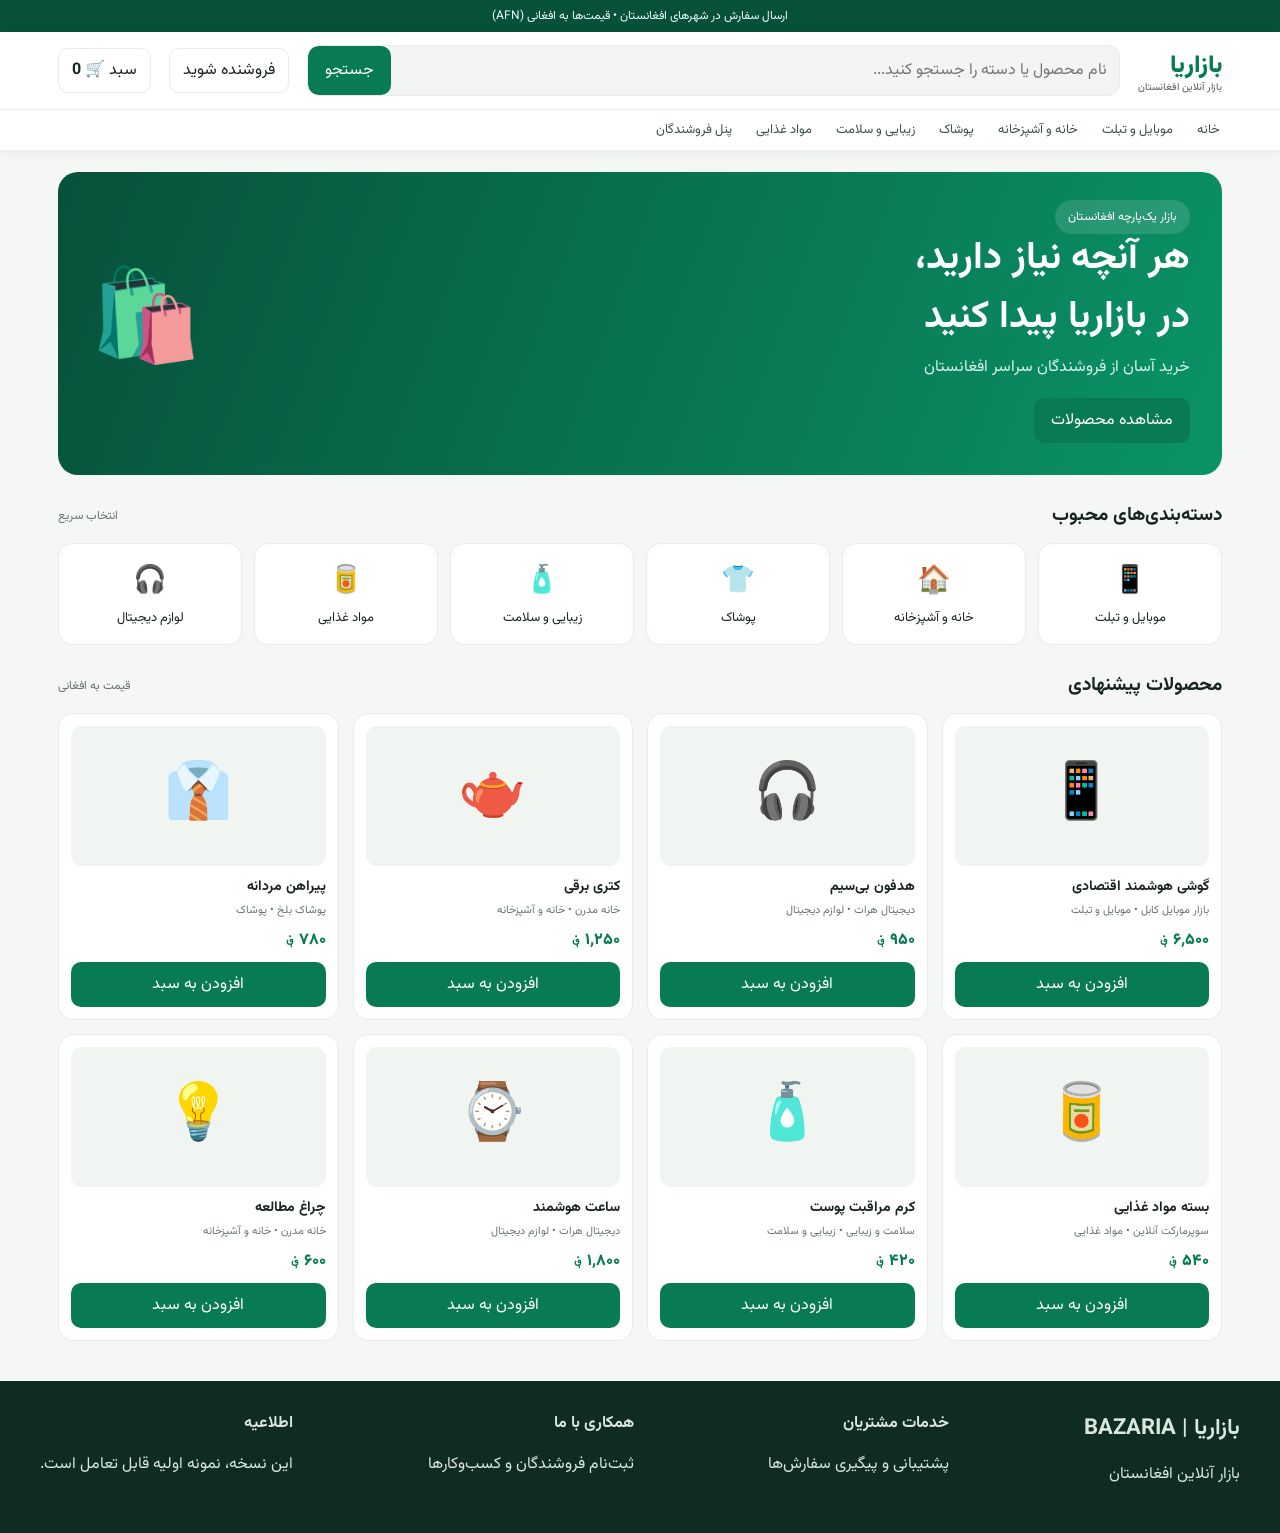
==== bazaria/index.html @ 622ddae5 "Add BAZARIA Afghanistan marketplace prototype" ====
<!doctype html>
<html lang="fa" dir="rtl">
<head>
<meta charset="utf-8"><meta name="viewport" content="width=device-width,initial-scale=1">
<meta name="theme-color" content="#087b55"><title>بازاریا | بازار آنلاین افغانستان</title>
<style>
@import url('https://fonts.googleapis.com/css2?family=Vazirmatn:wght@400;500;600;700;800&display=swap');
:root{--green:#087b55;--dark:#07513b;--orange:#f59e0b;--ink:#18251f;--muted:#68756e;--line:#e7ece8;--bg:#f5f7f5;--white:#fff}
*{box-sizing:border-box}body{margin:0;background:var(--bg);color:var(--ink);font-family:Vazirmatn,Tahoma,sans-serif}button,input,select{font:inherit}button{cursor:pointer}.top{background:var(--dark);color:#eafff5;text-align:center;padding:7px;font-size:12px}.head{background:white;position:sticky;top:0;z-index:5;box-shadow:0 2px 12px #102a1a0d}.headin{max-width:1200px;margin:auto;padding:13px 18px;display:flex;align-items:center;gap:18px}.logo{font-size:24px;font-weight:900;color:var(--green);white-space:nowrap}.logo small{display:block;font-size:10px;color:var(--muted);font-weight:500;margin-top:-5px}.search{flex:1;display:flex;background:#f2f5f3;border:1px solid var(--line);border-radius:12px;overflow:hidden}.search input{border:0;background:transparent;padding:12px;outline:0;width:100%;color:var(--ink)}.search button,.primary{background:var(--green);color:white;border:0;padding:10px 17px;border-radius:10px}.headbtn{border:1px solid var(--line);background:white;padding:9px 13px;border-radius:10px;color:var(--ink)}.nav{border-top:1px solid var(--line);display:flex;gap:24px;padding:10px max(18px,calc((100% - 1160px)/2));overflow:auto;white-space:nowrap;font-size:13px}.nav a{color:#405148;text-decoration:none;cursor:pointer}.wrap{max-width:1200px;margin:22px auto;padding:0 18px}.hero{background:linear-gradient(110deg,#07513b,#0a9366);border-radius:20px;color:white;padding:32px;display:flex;align-items:center;justify-content:space-between;min-height:210px;overflow:hidden}.hero h1{font-size:clamp(23px,4vw,38px);margin:0 0 8px}.hero p{color:#d8f6e8;margin:0 0 18px}.hero .tag{background:#ffffff20;padding:8px 13px;border-radius:30px;font-size:12px}.heroart{font-size:90px;opacity:.95}.sectionhead{display:flex;justify-content:space-between;align-items:center;margin:26px 0 13px}.sectionhead h2{font-size:19px;margin:0}.muted{color:var(--muted);font-size:12px}.cats{display:grid;grid-template-columns:repeat(6,1fr);gap:12px}.cat{background:white;border:1px solid var(--line);border-radius:14px;text-align:center;padding:16px 8px;font-size:13px}.cat b{display:block;font-size:27px;margin-bottom:5px}.products{display:grid;grid-template-columns:repeat(4,1fr);gap:14px}.product{background:white;border:1px solid var(--line);border-radius:15px;padding:12px;display:flex;flex-direction:column;min-width:0}.pic{height:140px;background:#f0f5f1;border-radius:11px;display:grid;place-items:center;font-size:55px}.product h3{font-size:14px;margin:10px 0 4px}.product .shop{font-size:11px;color:var(--muted)}.price{font-weight:800;color:var(--green);margin:9px 0}.product button{width:100%;margin-top:auto}.row{display:flex;gap:8px;align-items:center}.row>*{min-width:0}.panel{background:white;border:1px solid var(--line);border-radius:15px;padding:17px;margin-bottom:14px}.grid2{display:grid;grid-template-columns:1fr 1fr;gap:12px}.field{width:100%;border:1px solid var(--line);border-radius:9px;padding:11px;background:white;margin:5px 0 12px}.pill{font-size:11px;background:#e7f6ee;color:var(--green);padding:4px 8px;border-radius:20px}.foot{margin-top:40px;background:#102b21;color:#d8e8df;padding:30px 18px}.footin{max-width:1200px;margin:auto;display:flex;justify-content:space-between;gap:20px;flex-wrap:wrap}.hide{display:none!important}.cartline{display:flex;justify-content:space-between;gap:10px;border-bottom:1px solid var(--line);padding:10px 0}.toast{position:fixed;bottom:20px;left:20px;background:#173e2e;color:white;padding:12px 18px;border-radius:10px;z-index:20;box-shadow:0 5px 25px #0002}
@media(max-width:800px){.headin{gap:9px;flex-wrap:wrap}.logo{font-size:21px}.search{order:3;flex-basis:100%}.nav{gap:17px}.hero{padding:23px}.heroart{font-size:65px}.cats{grid-template-columns:repeat(3,1fr)}.products{grid-template-columns:repeat(2,1fr)}.pic{height:115px}.grid2{grid-template-columns:1fr}}
@media(max-width:390px){.headbtn{padding:8px;font-size:12px}.wrap{padding:0 11px}.products{gap:9px}.product{padding:8px}}
</style></head>
<body>
<div class="top">ارسال سفارش در شهرهای افغانستان • قیمت‌ها به افغانی (AFN)</div>
<header class="head"><div class="headin">
<div class="logo">بازاریا<small>بازار آنلاین افغانستان</small></div>
<div class="search"><input id="q" placeholder="نام محصول یا دسته را جستجو کنید..."><button onclick="render()">جستجو</button></div>
<button class="headbtn" onclick="show('seller')">فروشنده شوید</button><button class="headbtn" onclick="show('cart')">سبد 🛒 <b id="cartCount">0</b></button>
</div><nav class="nav"><a onclick="show('home')">خانه</a><a onclick="filterCat('موبایل و تبلت')">موبایل و تبلت</a><a onclick="filterCat('خانه و آشپزخانه')">خانه و آشپزخانه</a><a onclick="filterCat('پوشاک')">پوشاک</a><a onclick="filterCat('زیبایی و سلامت')">زیبایی و سلامت</a><a onclick="filterCat('مواد غذایی')">مواد غذایی</a><a onclick="show('seller')">پنل فروشندگان</a></nav></header>
<main class="wrap">
<section id="home">
<div class="hero"><div><span class="tag">بازار یک‌پارچه افغانستان</span><h1>هر آنچه نیاز دارید،<br>در بازاریا پیدا کنید</h1><p>خرید آسان از فروشندگان سراسر افغانستان</p><button class="primary" onclick="document.getElementById('productsArea').scrollIntoView({behavior:'smooth'})">مشاهده محصولات</button></div><div class="heroart">🛍️</div></div>
<div class="sectionhead"><h2>دسته‌بندی‌های محبوب</h2><span class="muted">انتخاب سریع</span></div>
<div class="cats"><div class="cat" onclick="filterCat('موبایل و تبلت')"><b>📱</b>موبایل و تبلت</div><div class="cat" onclick="filterCat('خانه و آشپزخانه')"><b>🏠</b>خانه و آشپزخانه</div><div class="cat" onclick="filterCat('پوشاک')"><b>👕</b>پوشاک</div><div class="cat" onclick="filterCat('زیبایی و سلامت')"><b>🧴</b>زیبایی و سلامت</div><div class="cat" onclick="filterCat('مواد غذایی')"><b>🥫</b>مواد غذایی</div><div class="cat" onclick="filterCat('لوازم دیجیتال')"><b>🎧</b>لوازم دیجیتال</div></div>
<div class="sectionhead" id="productsArea"><h2 id="productTitle">محصولات پیشنهادی</h2><span class="muted">قیمت به افغانی</span></div><div class="products" id="products"></div>
</section>
<section id="cart" class="hide"><div class="sectionhead"><h2>سبد خرید شما</h2><button class="headbtn" onclick="show('home')">ادامه خرید</button></div><div class="panel" id="cartItems"></div><div class="panel"><h3>اطلاعات تحویل</h3><div class="grid2"><label>نام کامل<input class="field" id="buyer" placeholder="نام شما"></label><label>شماره تماس<input class="field" id="phone" placeholder="07xxxxxxxx"></label><label>ولایت<select class="field" id="province"><option>کابل</option><option>هرات</option><option>بلخ</option><option>قندهار</option><option>ننگرهار</option><option>غزنی</option><option>ولایت دیگر</option></select></label><label>آدرس دقیق<input class="field" id="address" placeholder="ناحیه، کوچه، نشانی"></label></div><p class="muted">روش پرداخت نسخه آزمایشی: پرداخت نقدی هنگام تحویل (COD)</p><button class="primary" onclick="checkout()">ثبت سفارش</button></div></section>
<section id="seller" class="hide"><div class="sectionhead"><h2>مرکز فروشندگان بازاریا</h2><span class="pill">نسخه نمایشی محلی</span></div><div class="panel"><h3>ثبت درخواست فروشندگی</h3><p class="muted">اطلاعات فروشگاه خود را وارد کنید. درخواست در همین مرورگر ذخیره می‌شود.</p><div class="grid2"><label>نام فروشگاه<input class="field" id="sname"></label><label>نام مسئول<input class="field" id="sowner"></label><label>شماره تماس<input class="field" id="sphone"></label><label>ولایت<select class="field" id="scity"><option>کابل</option><option>هرات</option><option>بلخ</option><option>قندهار</option><option>ننگرهار</option><option>ولایت دیگر</option></select></label></div><button class="primary" onclick="applySeller()">ارسال درخواست</button></div>
<div class="panel"><h3>افزودن محصول آزمایشی</h3><p class="muted">برای نمایش جریان کار فروشنده؛ این فرم هنوز به حساب کاربری امن و سرور متصل نیست.</p><div class="grid2"><label>نام محصول<input class="field" id="pname"></label><label>قیمت (AFN)<input class="field" type="number" id="pprice"></label><label>دسته‌بندی<select class="field" id="pcat"><option>موبایل و تبلت</option><option>خانه و آشپزخانه</option><option>پوشاک</option><option>زیبایی و سلامت</option><option>مواد غذایی</option><option>لوازم دیجیتال</option></select></label><label>نام فروشگاه<input class="field" id="pstore" value="فروشگاه نمونه"></label></div><button class="primary" onclick="addProduct()">افزودن به فهرست محلی</button></div></section>
<section id="orders" class="hide"><h2>سفارش‌های ثبت‌شده در این دستگاه</h2><div class="panel" id="ordersList"></div></section>
</main>
<footer class="foot"><div class="footin"><div><b style="font-size:22px">بازاریا | BAZARIA</b><p>بازار آنلاین افغانستان</p></div><div><b>خدمات مشتریان</b><p>پشتیبانی و پیگیری سفارش‌ها</p></div><div><b>همکاری با ما</b><p>ثبت‌نام فروشندگان و کسب‌وکارها</p></div><div><b>اطلاعیه</b><p>این نسخه، نمونه اولیه قابل تعامل است.</p></div></div></footer>
<div id="toast" class="toast hide"></div>
<script>
const seed=[
{id:1,n:'گوشی هوشمند اقتصادی',c:'موبایل و تبلت',p:6500,s:'بازار موبایل کابل',e:'📱'},
{id:2,n:'هدفون بی‌سیم',c:'لوازم دیجیتال',p:950,s:'دیجیتال هرات',e:'🎧'},
{id:3,n:'کتری برقی',c:'خانه و آشپزخانه',p:1250,s:'خانه مدرن',e:'🫖'},
{id:4,n:'پیراهن مردانه',c:'پوشاک',p:780,s:'پوشاک بلخ',e:'👔'},
{id:5,n:'بسته مواد غذایی',c:'مواد غذایی',p:540,s:'سوپرمارکت آنلاین',e:'🥫'},
{id:6,n:'کرم مراقبت پوست',c:'زیبایی و سلامت',p:420,s:'سلامت و زیبایی',e:'🧴'},
{id:7,n:'ساعت هوشمند',c:'لوازم دیجیتال',p:1800,s:'دیجیتال هرات',e:'⌚'},
{id:8,n:'چراغ مطالعه',c:'خانه و آشپزخانه',p:600,s:'خانه مدرن',e:'💡'}
];
let products=JSON.parse(localStorage.getItem('bazaria_products')||'null')||seed;
let cart=JSON.parse(localStorage.getItem('bazaria_cart')||'[]');
let orders=JSON.parse(localStorage.getItem('bazaria_orders')||'[]');
function save(){localStorage.setItem('bazaria_products',JSON.stringify(products));localStorage.setItem('bazaria_cart',JSON.stringify(cart));localStorage.setItem('bazaria_orders',JSON.stringify(orders))}
function money(n){return new Intl.NumberFormat('fa-AF').format(n)+' ؋'}
function render(){let q=(document.getElementById('q').value||'').trim().toLowerCase();let list=products.filter(p=>(p.n+' '+p.c+' '+p.s).toLowerCase().includes(q));document.getElementById('products').innerHTML=list.map(p=>'<article class="product"><div class="pic">'+p.e+'</div><h3>'+esc(p.n)+'</h3><div class="shop">'+esc(p.s)+' • '+esc(p.c)+'</div><div class="price">'+money(p.p)+'</div><button class="primary" onclick="addCart('+p.id+')">افزودن به سبد</button></article>').join('')||'<p>محصولی یافت نشد.</p>'}
function esc(s){return String(s).replace(/[&<>"']/g,c=>({'&':'&amp;','<':'&lt;','>':'&gt;','"':'&quot;',"'":'&#39;'}[c]))}
function filterCat(c){document.getElementById('q').value=c;document.getElementById('productTitle').textContent=c;show('home');render();document.getElementById('productsArea').scrollIntoView({behavior:'smooth'})}
function show(id){['home','cart','seller','orders'].forEach(x=>document.getElementById(x).classList.toggle('hide',x!==id));if(id==='cart')renderCart();if(id==='orders')renderOrders();window.scrollTo(0,0)}
function toast(t){let x=document.getElementById('toast');x.textContent=t;x.classList.remove('hide');setTimeout(()=>x.classList.add('hide'),2200)}
function addCart(id){let x=cart.find(i=>i.id===id);if(x)x.qty++;else cart.push({id,qty:1});save();cartCount();toast('محصول به سبد خرید افزوده شد')}
function cartCount(){document.getElementById('cartCount').textContent=cart.reduce((a,b)=>a+b.qty,0)}
function renderCart(){let el=document.getElementById('cartItems');if(!cart.length){el.innerHTML='سبد خرید خالی است.';return}let total=0;el.innerHTML=cart.map(i=>{let p=products.find(x=>x.id===i.id);if(!p)return '';total+=p.p*i.qty;return '<div class="cartline"><span>'+esc(p.n)+' × '+i.qty+'</span><b>'+money(p.p*i.qty)+'</b><button class="headbtn" onclick="removeCart('+p.id+')">حذف</button></div>'}).join('')+'<h3>مجموع: '+money(total)+'</h3>'}
function removeCart(id){cart=cart.filter(x=>x.id!==id);save();cartCount();renderCart()}
function checkout(){if(!cart.length)return toast('سبد خرید خالی است');let buyer=document.getElementById('buyer').value.trim(),phone=document.getElementById('phone').value.trim(),address=document.getElementById('address').value.trim();if(!buyer||!phone||!address)return toast('نام، شماره تماس و آدرس را کامل کنید');let lines=cart.map(i=>{let p=products.find(x=>x.id===i.id);return {name:p.n,price:p.p,qty:i.qty,store:p.s}});let total=lines.reduce((a,x)=>a+x.price*x.qty,0);orders.push({id:Date.now(),buyer,phone,address,province:document.getElementById('province').value,lines,total,status:'ثبت محلی',date:new Date().toLocaleString('fa-AF')});cart=[];save();cartCount();show('orders');toast('سفارش در این دستگاه ثبت شد')}
function renderOrders(){let el=document.getElementById('ordersList');el.innerHTML=orders.length?orders.slice().reverse().map(o=>'<div class="cartline"><div><b>سفارش #'+o.id+'</b><div class="muted">'+esc(o.buyer)+' • '+esc(o.province)+' • '+esc(o.date)+'</div><div class="muted">'+o.lines.map(x=>esc(x.name)+' × '+x.qty).join('، ')+'</div></div><b>'+money(o.total)+'</b></div>').join(''):'هنوز سفارشی ثبت نشده است.'}
function applySeller(){let n=document.getElementById('sname').value.trim(),o=document.getElementById('sowner').value.trim(),p=document.getElementById('sphone').value.trim();if(!n||!o||!p)return toast('نام فروشگاه، مسئول و شماره تماس لازم است');let a=JSON.parse(localStorage.getItem('bazaria_seller_apps')||'[]');a.push({n,o,p,city:document.getElementById('scity').value,date:Date.now(),status:'در انتظار بررسی'});localStorage.setItem('bazaria_seller_apps',JSON.stringify(a));toast('درخواست در همین مرورگر ذخیره شد')}
function addProduct(){let n=document.getElementById('pname').value.trim(),p=Number(document.getElementById('pprice').value);if(!n||!p||p<1)return toast('نام و قیمت معتبر وارد کنید');let c=document.getElementById('pcat').value;products.push({id:Date.now(),n,c,p,s:document.getElementById('pstore').value||'فروشنده جدید',e:'🛍️'});save();render();toast('محصول به فهرست محلی اضافه شد')}
document.getElementById('q').addEventListener('input',render);render();cartCount();
</script></body></html>
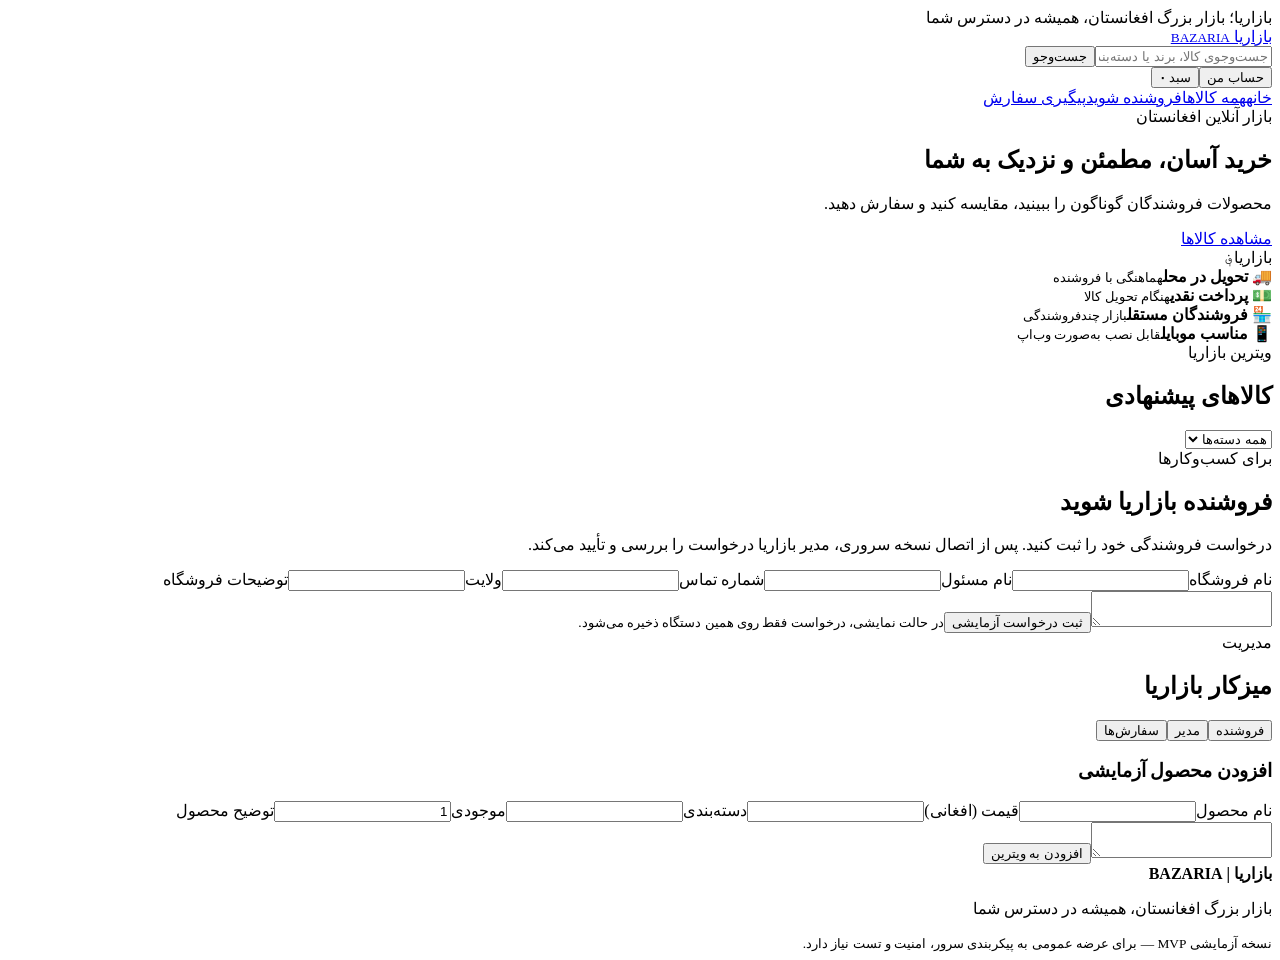
==== commit 1e9a991a: "Replace prototype with BAZARIA MVP interface" ====
--- a/bazaria/index.html
+++ b/bazaria/index.html
@@ -1,64 +1,10 @@
-<!doctype html>
-<html lang="fa" dir="rtl">
-<head>
-<meta charset="utf-8"><meta name="viewport" content="width=device-width,initial-scale=1">
-<meta name="theme-color" content="#087b55"><title>بازاریا | بازار آنلاین افغانستان</title>
-<style>
-@import url('https://fonts.googleapis.com/css2?family=Vazirmatn:wght@400;500;600;700;800&display=swap');
-:root{--green:#087b55;--dark:#07513b;--orange:#f59e0b;--ink:#18251f;--muted:#68756e;--line:#e7ece8;--bg:#f5f7f5;--white:#fff}
-*{box-sizing:border-box}body{margin:0;background:var(--bg);color:var(--ink);font-family:Vazirmatn,Tahoma,sans-serif}button,input,select{font:inherit}button{cursor:pointer}.top{background:var(--dark);color:#eafff5;text-align:center;padding:7px;font-size:12px}.head{background:white;position:sticky;top:0;z-index:5;box-shadow:0 2px 12px #102a1a0d}.headin{max-width:1200px;margin:auto;padding:13px 18px;display:flex;align-items:center;gap:18px}.logo{font-size:24px;font-weight:900;color:var(--green);white-space:nowrap}.logo small{display:block;font-size:10px;color:var(--muted);font-weight:500;margin-top:-5px}.search{flex:1;display:flex;background:#f2f5f3;border:1px solid var(--line);border-radius:12px;overflow:hidden}.search input{border:0;background:transparent;padding:12px;outline:0;width:100%;color:var(--ink)}.search button,.primary{background:var(--green);color:white;border:0;padding:10px 17px;border-radius:10px}.headbtn{border:1px solid var(--line);background:white;padding:9px 13px;border-radius:10px;color:var(--ink)}.nav{border-top:1px solid var(--line);display:flex;gap:24px;padding:10px max(18px,calc((100% - 1160px)/2));overflow:auto;white-space:nowrap;font-size:13px}.nav a{color:#405148;text-decoration:none;cursor:pointer}.wrap{max-width:1200px;margin:22px auto;padding:0 18px}.hero{background:linear-gradient(110deg,#07513b,#0a9366);border-radius:20px;color:white;padding:32px;display:flex;align-items:center;justify-content:space-between;min-height:210px;overflow:hidden}.hero h1{font-size:clamp(23px,4vw,38px);margin:0 0 8px}.hero p{color:#d8f6e8;margin:0 0 18px}.hero .tag{background:#ffffff20;padding:8px 13px;border-radius:30px;font-size:12px}.heroart{font-size:90px;opacity:.95}.sectionhead{display:flex;justify-content:space-between;align-items:center;margin:26px 0 13px}.sectionhead h2{font-size:19px;margin:0}.muted{color:var(--muted);font-size:12px}.cats{display:grid;grid-template-columns:repeat(6,1fr);gap:12px}.cat{background:white;border:1px solid var(--line);border-radius:14px;text-align:center;padding:16px 8px;font-size:13px}.cat b{display:block;font-size:27px;margin-bottom:5px}.products{display:grid;grid-template-columns:repeat(4,1fr);gap:14px}.product{background:white;border:1px solid var(--line);border-radius:15px;padding:12px;display:flex;flex-direction:column;min-width:0}.pic{height:140px;background:#f0f5f1;border-radius:11px;display:grid;place-items:center;font-size:55px}.product h3{font-size:14px;margin:10px 0 4px}.product .shop{font-size:11px;color:var(--muted)}.price{font-weight:800;color:var(--green);margin:9px 0}.product button{width:100%;margin-top:auto}.row{display:flex;gap:8px;align-items:center}.row>*{min-width:0}.panel{background:white;border:1px solid var(--line);border-radius:15px;padding:17px;margin-bottom:14px}.grid2{display:grid;grid-template-columns:1fr 1fr;gap:12px}.field{width:100%;border:1px solid var(--line);border-radius:9px;padding:11px;background:white;margin:5px 0 12px}.pill{font-size:11px;background:#e7f6ee;color:var(--green);padding:4px 8px;border-radius:20px}.foot{margin-top:40px;background:#102b21;color:#d8e8df;padding:30px 18px}.footin{max-width:1200px;margin:auto;display:flex;justify-content:space-between;gap:20px;flex-wrap:wrap}.hide{display:none!important}.cartline{display:flex;justify-content:space-between;gap:10px;border-bottom:1px solid var(--line);padding:10px 0}.toast{position:fixed;bottom:20px;left:20px;background:#173e2e;color:white;padding:12px 18px;border-radius:10px;z-index:20;box-shadow:0 5px 25px #0002}
-@media(max-width:800px){.headin{gap:9px;flex-wrap:wrap}.logo{font-size:21px}.search{order:3;flex-basis:100%}.nav{gap:17px}.hero{padding:23px}.heroart{font-size:65px}.cats{grid-template-columns:repeat(3,1fr)}.products{grid-template-columns:repeat(2,1fr)}.pic{height:115px}.grid2{grid-template-columns:1fr}}
-@media(max-width:390px){.headbtn{padding:8px;font-size:12px}.wrap{padding:0 11px}.products{gap:9px}.product{padding:8px}}
-</style></head>
-<body>
-<div class="top">ارسال سفارش در شهرهای افغانستان • قیمت‌ها به افغانی (AFN)</div>
-<header class="head"><div class="headin">
-<div class="logo">بازاریا<small>بازار آنلاین افغانستان</small></div>
-<div class="search"><input id="q" placeholder="نام محصول یا دسته را جستجو کنید..."><button onclick="render()">جستجو</button></div>
-<button class="headbtn" onclick="show('seller')">فروشنده شوید</button><button class="headbtn" onclick="show('cart')">سبد 🛒 <b id="cartCount">0</b></button>
-</div><nav class="nav"><a onclick="show('home')">خانه</a><a onclick="filterCat('موبایل و تبلت')">موبایل و تبلت</a><a onclick="filterCat('خانه و آشپزخانه')">خانه و آشپزخانه</a><a onclick="filterCat('پوشاک')">پوشاک</a><a onclick="filterCat('زیبایی و سلامت')">زیبایی و سلامت</a><a onclick="filterCat('مواد غذایی')">مواد غذایی</a><a onclick="show('seller')">پنل فروشندگان</a></nav></header>
-<main class="wrap">
-<section id="home">
-<div class="hero"><div><span class="tag">بازار یک‌پارچه افغانستان</span><h1>هر آنچه نیاز دارید،<br>در بازاریا پیدا کنید</h1><p>خرید آسان از فروشندگان سراسر افغانستان</p><button class="primary" onclick="document.getElementById('productsArea').scrollIntoView({behavior:'smooth'})">مشاهده محصولات</button></div><div class="heroart">🛍️</div></div>
-<div class="sectionhead"><h2>دسته‌بندی‌های محبوب</h2><span class="muted">انتخاب سریع</span></div>
-<div class="cats"><div class="cat" onclick="filterCat('موبایل و تبلت')"><b>📱</b>موبایل و تبلت</div><div class="cat" onclick="filterCat('خانه و آشپزخانه')"><b>🏠</b>خانه و آشپزخانه</div><div class="cat" onclick="filterCat('پوشاک')"><b>👕</b>پوشاک</div><div class="cat" onclick="filterCat('زیبایی و سلامت')"><b>🧴</b>زیبایی و سلامت</div><div class="cat" onclick="filterCat('مواد غذایی')"><b>🥫</b>مواد غذایی</div><div class="cat" onclick="filterCat('لوازم دیجیتال')"><b>🎧</b>لوازم دیجیتال</div></div>
-<div class="sectionhead" id="productsArea"><h2 id="productTitle">محصولات پیشنهادی</h2><span class="muted">قیمت به افغانی</span></div><div class="products" id="products"></div>
-</section>
-<section id="cart" class="hide"><div class="sectionhead"><h2>سبد خرید شما</h2><button class="headbtn" onclick="show('home')">ادامه خرید</button></div><div class="panel" id="cartItems"></div><div class="panel"><h3>اطلاعات تحویل</h3><div class="grid2"><label>نام کامل<input class="field" id="buyer" placeholder="نام شما"></label><label>شماره تماس<input class="field" id="phone" placeholder="07xxxxxxxx"></label><label>ولایت<select class="field" id="province"><option>کابل</option><option>هرات</option><option>بلخ</option><option>قندهار</option><option>ننگرهار</option><option>غزنی</option><option>ولایت دیگر</option></select></label><label>آدرس دقیق<input class="field" id="address" placeholder="ناحیه، کوچه، نشانی"></label></div><p class="muted">روش پرداخت نسخه آزمایشی: پرداخت نقدی هنگام تحویل (COD)</p><button class="primary" onclick="checkout()">ثبت سفارش</button></div></section>
-<section id="seller" class="hide"><div class="sectionhead"><h2>مرکز فروشندگان بازاریا</h2><span class="pill">نسخه نمایشی محلی</span></div><div class="panel"><h3>ثبت درخواست فروشندگی</h3><p class="muted">اطلاعات فروشگاه خود را وارد کنید. درخواست در همین مرورگر ذخیره می‌شود.</p><div class="grid2"><label>نام فروشگاه<input class="field" id="sname"></label><label>نام مسئول<input class="field" id="sowner"></label><label>شماره تماس<input class="field" id="sphone"></label><label>ولایت<select class="field" id="scity"><option>کابل</option><option>هرات</option><option>بلخ</option><option>قندهار</option><option>ننگرهار</option><option>ولایت دیگر</option></select></label></div><button class="primary" onclick="applySeller()">ارسال درخواست</button></div>
-<div class="panel"><h3>افزودن محصول آزمایشی</h3><p class="muted">برای نمایش جریان کار فروشنده؛ این فرم هنوز به حساب کاربری امن و سرور متصل نیست.</p><div class="grid2"><label>نام محصول<input class="field" id="pname"></label><label>قیمت (AFN)<input class="field" type="number" id="pprice"></label><label>دسته‌بندی<select class="field" id="pcat"><option>موبایل و تبلت</option><option>خانه و آشپزخانه</option><option>پوشاک</option><option>زیبایی و سلامت</option><option>مواد غذایی</option><option>لوازم دیجیتال</option></select></label><label>نام فروشگاه<input class="field" id="pstore" value="فروشگاه نمونه"></label></div><button class="primary" onclick="addProduct()">افزودن به فهرست محلی</button></div></section>
-<section id="orders" class="hide"><h2>سفارش‌های ثبت‌شده در این دستگاه</h2><div class="panel" id="ordersList"></div></section>
-</main>
-<footer class="foot"><div class="footin"><div><b style="font-size:22px">بازاریا | BAZARIA</b><p>بازار آنلاین افغانستان</p></div><div><b>خدمات مشتریان</b><p>پشتیبانی و پیگیری سفارش‌ها</p></div><div><b>همکاری با ما</b><p>ثبت‌نام فروشندگان و کسب‌وکارها</p></div><div><b>اطلاعیه</b><p>این نسخه، نمونه اولیه قابل تعامل است.</p></div></div></footer>
-<div id="toast" class="toast hide"></div>
-<script>
-const seed=[
-{id:1,n:'گوشی هوشمند اقتصادی',c:'موبایل و تبلت',p:6500,s:'بازار موبایل کابل',e:'📱'},
-{id:2,n:'هدفون بی‌سیم',c:'لوازم دیجیتال',p:950,s:'دیجیتال هرات',e:'🎧'},
-{id:3,n:'کتری برقی',c:'خانه و آشپزخانه',p:1250,s:'خانه مدرن',e:'🫖'},
-{id:4,n:'پیراهن مردانه',c:'پوشاک',p:780,s:'پوشاک بلخ',e:'👔'},
-{id:5,n:'بسته مواد غذایی',c:'مواد غذایی',p:540,s:'سوپرمارکت آنلاین',e:'🥫'},
-{id:6,n:'کرم مراقبت پوست',c:'زیبایی و سلامت',p:420,s:'سلامت و زیبایی',e:'🧴'},
-{id:7,n:'ساعت هوشمند',c:'لوازم دیجیتال',p:1800,s:'دیجیتال هرات',e:'⌚'},
-{id:8,n:'چراغ مطالعه',c:'خانه و آشپزخانه',p:600,s:'خانه مدرن',e:'💡'}
-];
-let products=JSON.parse(localStorage.getItem('bazaria_products')||'null')||seed;
-let cart=JSON.parse(localStorage.getItem('bazaria_cart')||'[]');
-let orders=JSON.parse(localStorage.getItem('bazaria_orders')||'[]');
-function save(){localStorage.setItem('bazaria_products',JSON.stringify(products));localStorage.setItem('bazaria_cart',JSON.stringify(cart));localStorage.setItem('bazaria_orders',JSON.stringify(orders))}
-function money(n){return new Intl.NumberFormat('fa-AF').format(n)+' ؋'}
-function render(){let q=(document.getElementById('q').value||'').trim().toLowerCase();let list=products.filter(p=>(p.n+' '+p.c+' '+p.s).toLowerCase().includes(q));document.getElementById('products').innerHTML=list.map(p=>'<article class="product"><div class="pic">'+p.e+'</div><h3>'+esc(p.n)+'</h3><div class="shop">'+esc(p.s)+' • '+esc(p.c)+'</div><div class="price">'+money(p.p)+'</div><button class="primary" onclick="addCart('+p.id+')">افزودن به سبد</button></article>').join('')||'<p>محصولی یافت نشد.</p>'}
-function esc(s){return String(s).replace(/[&<>"']/g,c=>({'&':'&amp;','<':'&lt;','>':'&gt;','"':'&quot;',"'":'&#39;'}[c]))}
-function filterCat(c){document.getElementById('q').value=c;document.getElementById('productTitle').textContent=c;show('home');render();document.getElementById('productsArea').scrollIntoView({behavior:'smooth'})}
-function show(id){['home','cart','seller','orders'].forEach(x=>document.getElementById(x).classList.toggle('hide',x!==id));if(id==='cart')renderCart();if(id==='orders')renderOrders();window.scrollTo(0,0)}
-function toast(t){let x=document.getElementById('toast');x.textContent=t;x.classList.remove('hide');setTimeout(()=>x.classList.add('hide'),2200)}
-function addCart(id){let x=cart.find(i=>i.id===id);if(x)x.qty++;else cart.push({id,qty:1});save();cartCount();toast('محصول به سبد خرید افزوده شد')}
-function cartCount(){document.getElementById('cartCount').textContent=cart.reduce((a,b)=>a+b.qty,0)}
-function renderCart(){let el=document.getElementById('cartItems');if(!cart.length){el.innerHTML='سبد خرید خالی است.';return}let total=0;el.innerHTML=cart.map(i=>{let p=products.find(x=>x.id===i.id);if(!p)return '';total+=p.p*i.qty;return '<div class="cartline"><span>'+esc(p.n)+' × '+i.qty+'</span><b>'+money(p.p*i.qty)+'</b><button class="headbtn" onclick="removeCart('+p.id+')">حذف</button></div>'}).join('')+'<h3>مجموع: '+money(total)+'</h3>'}
-function removeCart(id){cart=cart.filter(x=>x.id!==id);save();cartCount();renderCart()}
-function checkout(){if(!cart.length)return toast('سبد خرید خالی است');let buyer=document.getElementById('buyer').value.trim(),phone=document.getElementById('phone').value.trim(),address=document.getElementById('address').value.trim();if(!buyer||!phone||!address)return toast('نام، شماره تماس و آدرس را کامل کنید');let lines=cart.map(i=>{let p=products.find(x=>x.id===i.id);return {name:p.n,price:p.p,qty:i.qty,store:p.s}});let total=lines.reduce((a,x)=>a+x.price*x.qty,0);orders.push({id:Date.now(),buyer,phone,address,province:document.getElementById('province').value,lines,total,status:'ثبت محلی',date:new Date().toLocaleString('fa-AF')});cart=[];save();cartCount();show('orders');toast('سفارش در این دستگاه ثبت شد')}
-function renderOrders(){let el=document.getElementById('ordersList');el.innerHTML=orders.length?orders.slice().reverse().map(o=>'<div class="cartline"><div><b>سفارش #'+o.id+'</b><div class="muted">'+esc(o.buyer)+' • '+esc(o.province)+' • '+esc(o.date)+'</div><div class="muted">'+o.lines.map(x=>esc(x.name)+' × '+x.qty).join('، ')+'</div></div><b>'+money(o.total)+'</b></div>').join(''):'هنوز سفارشی ثبت نشده است.'}
-function applySeller(){let n=document.getElementById('sname').value.trim(),o=document.getElementById('sowner').value.trim(),p=document.getElementById('sphone').value.trim();if(!n||!o||!p)return toast('نام فروشگاه، مسئول و شماره تماس لازم است');let a=JSON.parse(localStorage.getItem('bazaria_seller_apps')||'[]');a.push({n,o,p,city:document.getElementById('scity').value,date:Date.now(),status:'در انتظار بررسی'});localStorage.setItem('bazaria_seller_apps',JSON.stringify(a));toast('درخواست در همین مرورگر ذخیره شد')}
-function addProduct(){let n=document.getElementById('pname').value.trim(),p=Number(document.getElementById('pprice').value);if(!n||!p||p<1)return toast('نام و قیمت معتبر وارد کنید');let c=document.getElementById('pcat').value;products.push({id:Date.now(),n,c,p,s:document.getElementById('pstore').value||'فروشنده جدید',e:'🛍️'});save();render();toast('محصول به فهرست محلی اضافه شد')}
-document.getElementById('q').addEventListener('input',render);render();cartCount();
-</script></body></html>+<!doctype html><html lang="fa" dir="rtl"><head><meta charset="utf-8"><meta name="viewport" content="width=device-width,initial-scale=1,viewport-fit=cover"><meta name="theme-color" content="#07513b"><meta name="description" content="بازاریا؛ بازار آنلاین افغانستان"><link rel="manifest" href="./manifest.webmanifest"><link rel="stylesheet" href="./styles.css"><title>بازاریا | بازار آنلاین افغانستان</title></head><body>
+<div class="announcement">بازاریا؛ بازار بزرگ افغانستان، همیشه در دسترس شما</div><header class="header"><a class="brand" href="#">بازاریا <small>BAZARIA</small></a><form id="searchForm" class="search"><input id="searchInput" placeholder="جست‌وجوی کالا، برند یا دسته‌بندی…" aria-label="جست‌وجو"><button>جست‌وجو</button></form><button class="icon-btn" id="accountBtn">حساب من</button><button class="cart-btn" id="cartBtn">سبد <b id="cartCount">۰</b></button></header>
+<nav class="nav"><a href="#home">خانه</a><a href="#products">همه کالاها</a><a href="#seller">فروشنده شوید</a><a href="#orders">پیگیری سفارش</a><button id="installBtn" hidden>نصب برنامه</button></nav><main class="container">
+<section id="home" class="hero"><div><span class="eyebrow">بازار آنلاین افغانستان</span><h1>خرید آسان، مطمئن و نزدیک به شما</h1><p>محصولات فروشندگان گوناگون را ببینید، مقایسه کنید و سفارش دهید.</p><a class="button light" href="#products">مشاهده کالاها</a></div><div class="hero-art">بازاریا<span>؋</span></div></section>
+<section class="benefits"><div>🚚 <b>تحویل در محل</b><small>هماهنگی با فروشنده</small></div><div>💵 <b>پرداخت نقدی</b><small>هنگام تحویل کالا</small></div><div>🏪 <b>فروشندگان مستقل</b><small>بازار چندفروشندگی</small></div><div>📱 <b>مناسب موبایل</b><small>قابل نصب به‌صورت وب‌اپ</small></div></section>
+<section class="section" id="products"><div class="section-head"><div><span class="eyebrow">ویترین بازاریا</span><h2>کالاهای پیشنهادی</h2></div><select id="categoryFilter" aria-label="دسته‌بندی"><option value="">همه دسته‌ها</option></select></div><div id="productGrid" class="product-grid"></div></section>
+<section class="section split" id="seller"><div><span class="eyebrow">برای کسب‌وکارها</span><h2>فروشنده بازاریا شوید</h2><p>درخواست فروشندگی خود را ثبت کنید. پس از اتصال نسخه سروری، مدیر بازاریا درخواست را بررسی و تأیید می‌کند.</p></div><form id="sellerForm" class="panel form-grid"><label>نام فروشگاه<input name="store" required maxlength="80"></label><label>نام مسئول<input name="owner" required maxlength="80"></label><label>شماره تماس<input name="phone" required inputmode="tel" maxlength="24"></label><label>ولایت<input name="province" required maxlength="60"></label><label class="wide">توضیحات فروشگاه<textarea name="description" rows="2"></textarea></label><button class="button wide">ثبت درخواست آزمایشی</button><small class="wide muted">در حالت نمایشی، درخواست فقط روی همین دستگاه ذخیره می‌شود.</small></form></section>
+<section class="section" id="workspace"><div class="section-head"><div><span class="eyebrow">مدیریت</span><h2>میزکار بازاریا</h2></div><div class="tabs"><button data-tab="sellerPanel" class="active">فروشنده</button><button data-tab="adminPanel">مدیر</button><button data-tab="ordersPanel">سفارش‌ها</button></div></div><div id="sellerPanel" class="panel"><h3>افزودن محصول آزمایشی</h3><form id="productForm" class="form-grid"><label>نام محصول<input name="name" required maxlength="100"></label><label>قیمت (افغانی)<input name="price" required type="number" min="1"></label><label>دسته‌بندی<input name="category" required maxlength="50"></label><label>موجودی<input name="stock" type="number" min="0" value="1" required></label><label class="wide">توضیح محصول<textarea name="description" rows="2"></textarea></label><button class="button wide">افزودن به ویترین</button></form></div><div id="adminPanel" class="panel" hidden><h3>درخواست‌های فروشندگی (نمایشی)</h3><div id="sellerRequests"></div><p class="muted">این کنترل‌ها فقط داده محلی را تغییر می‌دهند و جایگزین پنل امن سرور نیستند.</p></div><div id="ordersPanel" class="panel" hidden><h3>سفارش‌های این دستگاه</h3><div id="orderHistory"></div></div></section>
+<footer><b>بازاریا | BAZARIA</b><p>بازار بزرگ افغانستان، همیشه در دسترس شما</p><small>نسخه آزمایشی MVP — برای عرضه عمومی به پیکربندی سرور، امنیت و تست نیاز دارد.</small></footer></main>
+<dialog id="cartDialog"><form method="dialog" class="dialog-head"><h2>سبد خرید</h2><button class="close">✕</button></form><div id="cartItems"></div><div id="cartTotal" class="total"></div><form id="checkoutForm" class="form-grid"><h3 class="wide">ثبت سفارش آزمایشی</h3><label>نام گیرنده<input name="name" required></label><label>شماره تماس<input name="phone" required inputmode="tel"></label><label>ولایت<input name="province" required></label><label>شهر / ناحیه<input name="district" required></label><label class="wide">آدرس دقیق<textarea name="address" required rows="2"></textarea></label><label class="wide">روش پرداخت<select name="payment"><option value="cod">نقدی هنگام تحویل (COD)</option></select></label><button class="button wide">ثبت سفارش</button></form></dialog><div id="toast" role="status" aria-live="polite"></div><script src="./app.js" defer></script></body></html>
